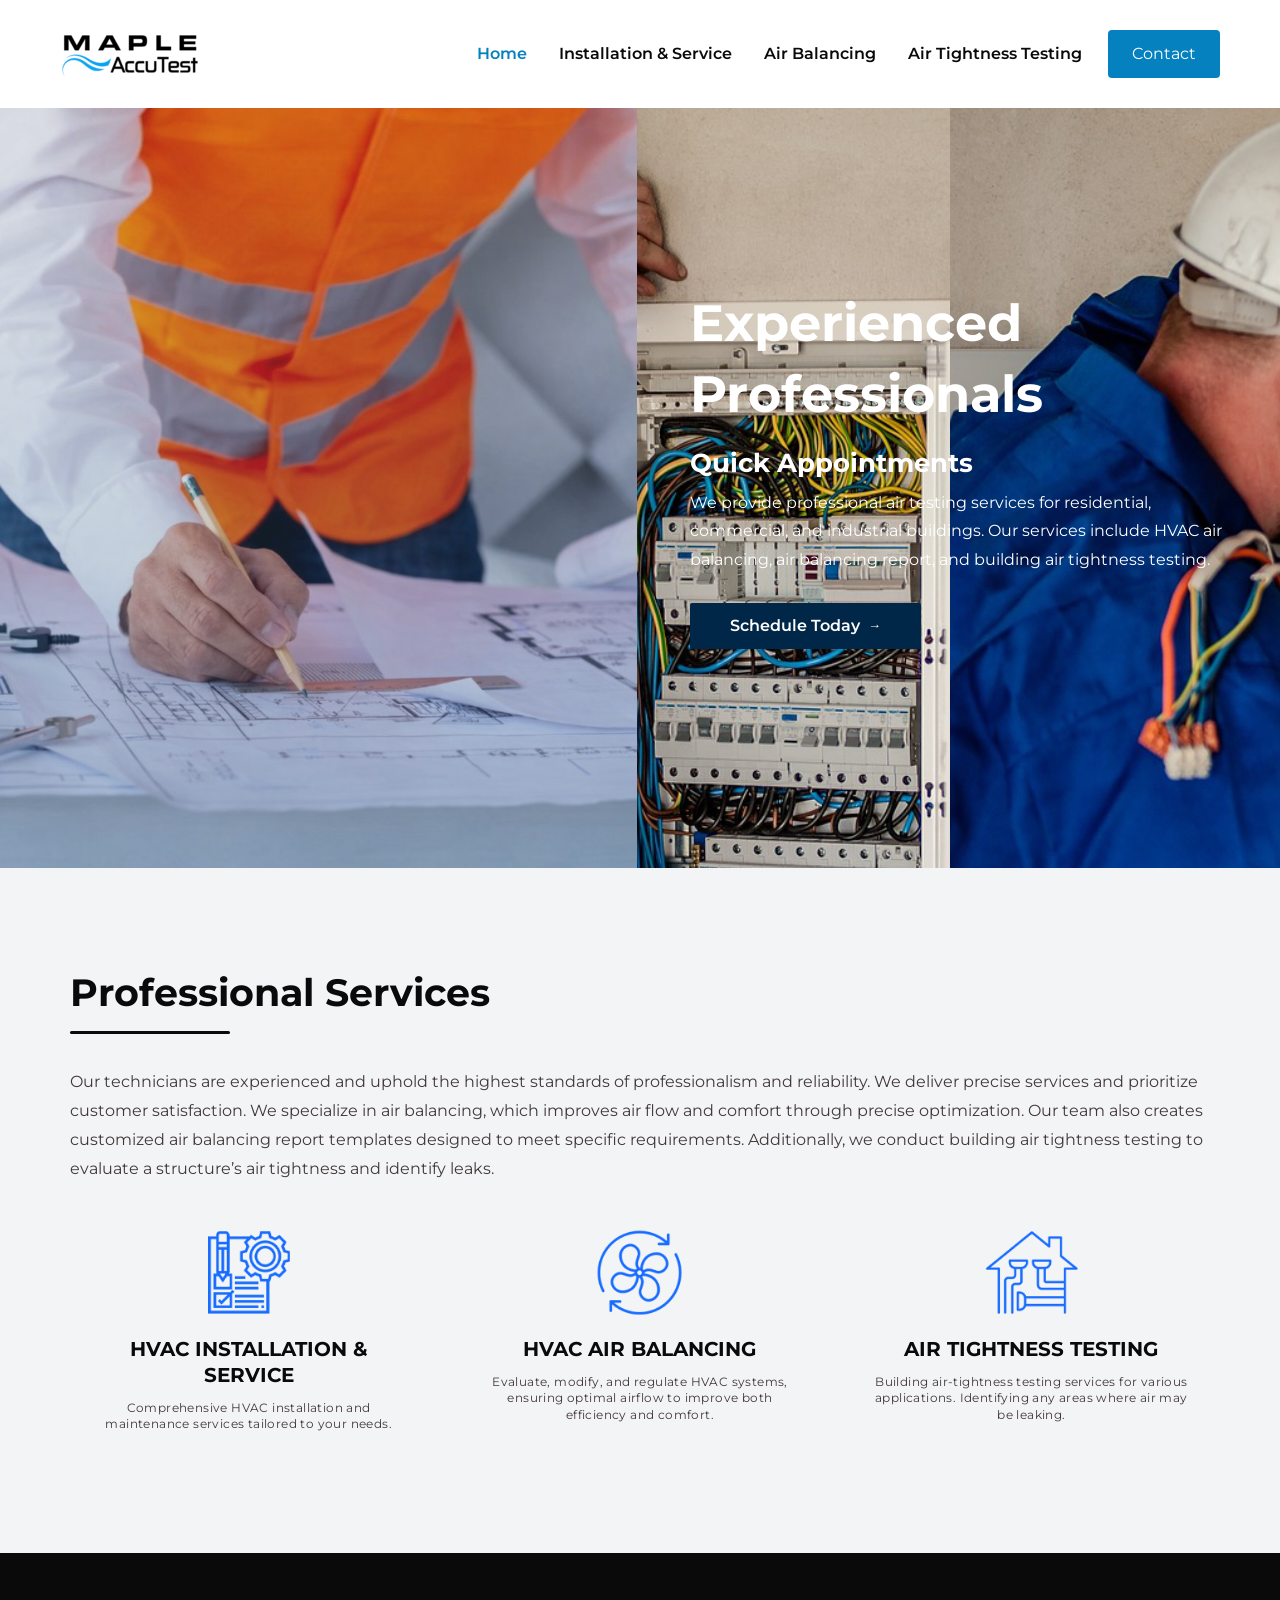
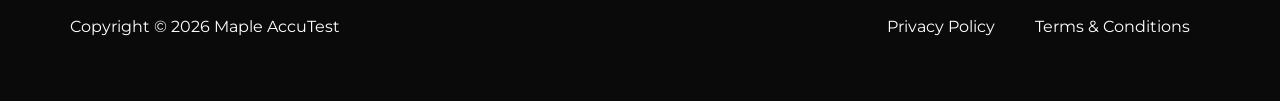
==== index.html @ 2e1c463e "mapleaccutest init" ====
<!DOCTYPE html>
<html lang="en">
<head>
<meta charset="utf-8">
<meta name="viewport" content="width=device-width, initial-scale=1">
<title>Maple AccuTest – Professional HVAC Air Balancing Services</title>
<meta name="description" content="Maple AccuTest provides professional HVAC air balancing, air balancing reports and building air tightness testing for residential, commercial and industrial buildings.">
<link rel="icon" type="image/png" sizes="32x32" href="images/favicon-32.png">
<link rel="icon" type="image/png" sizes="192x192" href="images/favicon-192.png">
<link rel="apple-touch-icon" href="images/apple-touch-icon.png">
<link rel="stylesheet" href="css/style.css">
</head>
<body>
<a class="skip-link" href="#content">Skip to content</a>

<header class="site-header">
  <div class="container site-header__inner">
    <a class="brand" href="index.html"><img src="images/logo.png" alt="Maple AccuTest"></a>
    <button class="nav-toggle" type="button" aria-label="Open menu" aria-expanded="false">
      <span></span><span></span><span></span>
    </button>
    <nav class="main-nav" aria-label="Main navigation">
      <a href="index.html" class="is-active">Home</a>
      <a href="installation-service.html">Installation & Service</a>
      <a href="air-balancing.html">Air Balancing</a>
      <a href="air-tightness-testing.html">Air Tightness Testing</a>
      <a class="nav-contact" href="contact-us.html">Contact</a>
    </nav>
  </div>
</header>

<main id="content">

  <!-- ============ Hero: two images, as on the original site ============
       left  half : hero-overlay.jpg  (blueprint / planning photo)
       right half : home-banner.jpg   (tiled background) + text block    -->
  <section class="hero">
    <div class="hero__panel" role="img" aria-label="Engineer marking up construction blueprints"></div>
    <div class="hero__banner" role="img" aria-label="Technician working inside an electrical control panel"></div>
    <div class="hero__body">
      <h1>Experienced Professionals</h1>
      <div class="hero__card">
        <h3>Quick Appointments</h3>
        <p>We provide professional air testing services for residential, commercial, and industrial buildings. Our services include HVAC air balancing, air balancing report, and building air tightness testing.</p>
        <a class="btn btn--navy" href="contact-us.html">Schedule Today <span class="btn__arrow">&#8594;</span></a>
      </div>
    </div>
  </section>

  <!-- ============ Professional services ============ -->
  <section class="section">
    <div class="container">
      <div class="section-head section-head--mobile-center">
        <h2>Professional Services</h2>
        <hr class="rule">
        <p>Our technicians are experienced and uphold the highest standards of professionalism and reliability. We deliver precise services and prioritize customer satisfaction. We specialize in air balancing, which improves air flow and comfort through precise optimization. Our team also creates customized air balancing report templates designed to meet specific requirements. Additionally, we conduct building air tightness testing to evaluate a structure&rsquo;s air tightness and identify leaks.</p>
      </div>

      <div class="cards">
        <article class="card">
          <div class="card__img"><a href="installation-service.html"><img src="images/service-report.png" alt="installation-service"></a></div>
          <h3><a href="installation-service.html">HVAC INSTALLATION & SERVICE</a></h3>
          <p>Comprehensive HVAC installation and maintenance services tailored to your needs.</p>
        </article>
        <article class="card">
          <div class="card__img"><a href="air-balancing.html"><img src="images/service-air-balancing.png" alt="HVAC air balancing"></a></div>          
          <h3><a href="air-balancing.html">HVAC AIR BALANCING</a></h3>
          <p>Evaluate, modify, and regulate HVAC systems, ensuring optimal airflow to improve both efficiency and comfort.</p>
        </article>
        <article class="card">
          <div class="card__img"><a href="air-tightness-testing.html"><img src="images/service-air-tightness.png" alt="Air tightness testing"></a></div>
          <h3><a href="air-tightness-testing.html">AIR TIGHTNESS TESTING</a></h3>
          <p>Building air-tightness testing services for various applications. Identifying any areas where air may be leaking.</p>
        </article>
      </div>
    </div>
  </section>

</main>

<footer class="site-footer">
  <div class="container site-footer__inner">
    <div class="copyright">Copyright &copy; 2026 Maple AccuTest</div>
    <ul class="footer-links">
      <li><a href="privacy-policy.html">Privacy Policy</a></li>
      <li><a href="terms-conditions.html">Terms &amp; Conditions</a></li>
    </ul>
  </div>
</footer>

<script src="js/main.js"></script>
</body>
</html>
---- css/style.css ----
/* =========================================================
   Maple AccuTest — static website stylesheet
   Hand-written CSS. Fully self-contained static styling.
   Fonts, colours, sizes and layout values are taken from the
   original site's computed styles.
   ========================================================= */

/* ---------- Font (local, Montserrat) ---------- */
@font-face{font-family:'Montserrat';font-style:normal;font-weight:300;font-display:swap;
  src:url(../fonts/Montserrat-300-latin.woff2) format('woff2');
  unicode-range:U+0000-00FF,U+0131,U+0152-0153,U+02BB-02BC,U+02C6,U+02DA,U+02DC,U+0304,U+0308,U+0329,U+2000-206F,U+20AC,U+2122,U+2191,U+2193,U+2212,U+2215,U+FEFF,U+FFFD;}
@font-face{font-family:'Montserrat';font-style:normal;font-weight:400;font-display:swap;
  src:url(../fonts/Montserrat-400-latin.woff2) format('woff2');
  unicode-range:U+0000-00FF,U+0131,U+0152-0153,U+02BB-02BC,U+02C6,U+02DA,U+02DC,U+0304,U+0308,U+0329,U+2000-206F,U+20AC,U+2122,U+2191,U+2193,U+2212,U+2215,U+FEFF,U+FFFD;}
@font-face{font-family:'Montserrat';font-style:normal;font-weight:500;font-display:swap;
  src:url(../fonts/Montserrat-500-latin.woff2) format('woff2');
  unicode-range:U+0000-00FF,U+0131,U+0152-0153,U+02BB-02BC,U+02C6,U+02DA,U+02DC,U+0304,U+0308,U+0329,U+2000-206F,U+20AC,U+2122,U+2191,U+2193,U+2212,U+2215,U+FEFF,U+FFFD;}
@font-face{font-family:'Montserrat';font-style:normal;font-weight:600;font-display:swap;
  src:url(../fonts/Montserrat-600-latin.woff2) format('woff2');
  unicode-range:U+0000-00FF,U+0131,U+0152-0153,U+02BB-02BC,U+02C6,U+02DA,U+02DC,U+0304,U+0308,U+0329,U+2000-206F,U+20AC,U+2122,U+2191,U+2193,U+2212,U+2215,U+FEFF,U+FFFD;}
@font-face{font-family:'Montserrat';font-style:normal;font-weight:700;font-display:swap;
  src:url(../fonts/Montserrat-700-latin.woff2) format('woff2');
  unicode-range:U+0000-00FF,U+0131,U+0152-0153,U+02BB-02BC,U+02C6,U+02DA,U+02DC,U+0304,U+0308,U+0329,U+2000-206F,U+20AC,U+2122,U+2191,U+2193,U+2212,U+2215,U+FEFF,U+FFFD;}
@font-face{font-family:'Montserrat';font-style:normal;font-weight:800;font-display:swap;
  src:url(../fonts/Montserrat-800-latin.woff2) format('woff2');
  unicode-range:U+0000-00FF,U+0131,U+0152-0153,U+02BB-02BC,U+02C6,U+02DA,U+02DC,U+0304,U+0308,U+0329,U+2000-206F,U+20AC,U+2122,U+2191,U+2193,U+2212,U+2215,U+FEFF,U+FFFD;}
@font-face{font-family:'Montserrat';font-style:normal;font-weight:900;font-display:swap;
  src:url(../fonts/Montserrat-900-latin.woff2) format('woff2');
  unicode-range:U+0000-00FF,U+0131,U+0152-0153,U+02BB-02BC,U+02C6,U+02DA,U+02DC,U+0304,U+0308,U+0329,U+2000-206F,U+20AC,U+2122,U+2191,U+2193,U+2212,U+2215,U+FEFF,U+FFFD;}

/* ---------- Design tokens (measured from the original) ---------- */
:root{
  --link:#0581BF;          /* nav active + links        */
  --ink:#0A0A0A;           /* headings + nav inactive   */
  --body:#423838;          /* body copy                 */
  --navy:#002747;          /* primary button background */
  --light:#F3F4F6;         /* page background           */
  --white:#fff;
  --primary-blue: #0581bf;
  --accent-blue: #0aa3f2;  
  --shadow:0 0 30px rgba(0,0,0,.1);
  --container:1180px;
  --radius:2px;
}

/* ---------- Reset ---------- */
*,*::before,*::after{box-sizing:border-box}
html{-webkit-text-size-adjust:100%}
body{
  margin:0;
  font-family:'Montserrat',-apple-system,"Segoe UI",Arial,sans-serif;
  font-size:16px;
  line-height:1.8;
  color:var(--body);
  background:var(--light);
  overflow-x:hidden;
}
img{max-width:100%;height:auto;border:0}
a{color:var(--link);text-decoration:none;transition:color .25s ease}
a:hover{color:var(--navy)}
ul{margin:0 0 20px;padding-left:22px}
li{margin:0 0 8px}
p{margin:0 0 20px}
h1,h2,h3,h4,h5,h6{
  font-family:'Montserrat',-apple-system,"Segoe UI",Arial,sans-serif;
  color:var(--ink);
  margin:0 0 18px;
  line-height:1.3;
  font-weight:700;
}
h1{font-size:38px;line-height:1.3}
h2{font-size:38px;line-height:1.3}
h3{font-size:26px}
h4{font-size:19px}
h5{font-size:18px}

.container{width:100%;max-width:var(--container);margin:0 auto;padding:0 20px}
.section{padding:100px 0}
.section--flush{padding-top:50px}
.section--light{background:#fff}

.skip-link{
  position:absolute;left:-9999px;top:0;background:var(--navy);color:#fff;
  padding:10px 18px;z-index:2000
}
.skip-link:focus{left:0}

/* ---------- Buttons ---------- */
.btn{
  display:inline-flex;align-items:center;gap:8px;
  padding:15px 40px;border-radius:var(--radius);border:0;
  font-family:'Montserrat',Arial,sans-serif;font-size:16px;font-weight:600;
  line-height:1;letter-spacing:0;cursor:pointer;
  transition:background-color .3s ease,color .3s ease;
}
.btn--navy{background:var(--navy);color:#fff}
.btn--navy:hover{background:#02406e;color:#fff}
.btn__arrow{font-size:13px;line-height:1}

/* ---------- Header ---------- */
.site-header{
  position:sticky;top:0;z-index:1000;
  background:#fff;
}
.site-header__inner{
  display:flex;align-items:center;justify-content:space-between;
  gap:24px;min-height:108px;max-width:1200px;margin:0 auto;padding:0 20px;
}
.brand{display:flex;align-items:center}
.brand img{width:139px;height:43px}
.main-nav{display:flex;align-items:center;flex-wrap:wrap}
.main-nav a{
  color:var(--ink);font-size:16px;font-weight:600;
  padding:0 16px;
}
.main-nav a:hover{color:var(--link)}
.main-nav a.is-active{color:var(--link)}
.main-nav .nav-contact{color:var(--link);font-size:16px;font-weight:400;padding:0 16px}
.main-nav .nav-contact:hover{color:var(--navy)}

.nav-toggle{
  display:none;background:none;border:0;cursor:pointer;padding:10px;
}
.nav-toggle span{
  display:block;width:26px;height:3px;background:var(--link);
  margin:5px 0;border-radius:2px;transition:.3s
}
.nav-contact {
  background: var(--primary-blue);
  color: var(--white) !important;
  border-radius: 4px;
  padding: 10px 24px !important;
  margin-left: 10px;
}

.nav-contact:hover {
  background: var(--accent-blue);
  color: var(--white) !important;
}
/* =========================================================
   HOME HERO — the original shows TWO images side by side
   left  half : hero-overlay.jpg  (cover, 50% 0%)
   right half : home-banner.jpg   (tiled at natural size)
   The text block lives in the right half.
   ========================================================= */
.hero{
  position:relative;
  background:url(../images/home-banner.jpg) 0 0/auto auto repeat;
  min-height:760px;
  overflow:hidden;
}
.hero__panel{
  position:absolute;left:0;top:0;width:49.8%;height:100%;
  background:url(../images/hero-overlay.jpg) 50% 0%/cover no-repeat;
}
.hero__panel::before{
  content:"";position:absolute;inset:0;
  background-image:linear-gradient(180deg,rgba(114,114,114,.16) 0%,rgba(47,95,140,.36) 100%);
}
.hero__banner{display:none}
.hero__body{
  position:relative;z-index:2;
  margin-left:50%;
  min-height:760px;
  padding:180px 50px;
}
.hero h1{
  color:#fff;font-size:51px;line-height:1.4;font-weight:700;
  margin:0 0 16px;mix-blend-mode:luminosity;
}
.hero__card h3{color:#fff;font-size:26px;line-height:1.3;font-weight:700;margin:0 0 8px}
.hero__card p{color:#fff;font-size:16px;line-height:1.8;margin:0 0 28px}

/* ---------- Page banner (inner pages) ---------- */
.page-banner{
  position:relative;
  background:url(../images/page-banner.jpg) top center/cover no-repeat;
  min-height:325px;
  display:flex;align-items:center;
}
.page-banner::before{
  content:"";position:absolute;inset:0;
  background:rgba(5,129,191,.5);
}
.page-banner--plain::before{display:none}
.page-banner__inner{position:relative;z-index:2;text-align:center;width:100%;padding-left:30px;padding-right:30px}
.page-banner h1{color:#fff;font-size:75px;line-height:1.4;font-weight:700;margin:0}

/* phone call-out below the banner (Contact page only) */
.cta-line{
  text-align:center;
  padding:40px 20px 30px;
  font-size:25px;font-weight:400;line-height:1.16;
}
.cta-line a{color:var(--link)}
.cta-line a:hover{color:var(--navy)}

/* ---------- Section heading + rule ---------- */
.section-head{max-width:100%}
.section-head h2{margin-bottom:14px;font-size:38px;line-height:1.3}
.section-head--center{text-align:center}
.section-head--center .rule{margin-left:auto;margin-right:auto}
.rule{
  width:14%;min-width:60px;height:3px;background:var(--ink);
  border:0;margin:14px 0 34px;border-radius:2px
}

/* ---------- Content ---------- */
.prose h2{margin-top:8px}
.prose h4{margin-top:34px;margin-bottom:10px}
.figure{margin:30px 0}
.figure img{width:100%;border-radius:2px}
.figure figcaption{font-size:13px;margin-top:10px;text-align:center}

/* ---------- Service cards ---------- */
.cards{display:grid;grid-template-columns:repeat(3,1fr);gap:34px;margin-top:12px}
.card{
  background:transparent;border-radius:2px;
  padding:20px 15px;text-align:center;
}
.card__img{width:97px;height:97px;margin:0 auto 15px}
.card__img img{width:100%;height:100%;object-fit:contain;transition:transform .3s ease}
.card:hover .card__img img{transform:scale(1.06)}
.card h3{font-size:20px;margin-bottom:12px;font-weight:700}
.card h3 a{color:var(--ink)}
.card h3 a:hover{color:var(--link)}
.card p{font-size:12px;line-height:1.4;letter-spacing:.4px;margin:0}

/* ---------- Info cards (contact) ---------- */
.info-grid{display:grid;grid-template-columns:repeat(3,1fr);gap:34px;margin-top:16px}
.info-card{text-align:center;padding:20px 15px}
.info-card__img{width:97px;height:97px;margin:0 auto 15px}
.info-card__img img{width:100%;height:100%;object-fit:contain}
.info-card h3{font-size:26px;line-height:1.3;margin-bottom:15px}
.info-card p{font-size:16px;line-height:1.8;margin:0}

/* ---------- FAQ accordion ---------- */
.faq-head h2{font-size:21px;line-height:1.3;font-weight:700}
.faq{max-width:1100px;margin:0 auto}
.faq-item{
  background:#fff;box-shadow:var(--shadow);border-radius:0;
  margin-bottom:16px;overflow:hidden
}
.faq-item__q{
  width:100%;display:flex;align-items:center;gap:12px;
  background:none;border:0;cursor:pointer;text-align:left;
  padding:21px;font-family:'Montserrat',Arial,sans-serif;
  font-size:18px;font-weight:700;color:var(--ink);line-height:1.2
}
.faq-item__q:hover{color:var(--link)}
.faq-item__icon{
  flex:0 0 auto;width:16px;height:16px;position:relative
}
.faq-item__icon::before,.faq-item__icon::after{
  content:"";position:absolute;background:var(--link);border-radius:1px;
  top:50%;left:50%;transform:translate(-50%,-50%)
}
.faq-item__icon::before{width:16px;height:2px}
.faq-item__icon::after{width:2px;height:16px;transition:transform .3s ease}
.faq-item.is-open .faq-item__icon::after{transform:translate(-50%,-50%) rotate(90deg)}
.faq-item__a{padding:0 21px 21px 21px;font-size:16px;line-height:1.8}
.faq-item__a[hidden]{display:none}
.faq-item__a p:last-child{margin-bottom:0}

/* ---------- Contact details ---------- */
.contact-lead{font-size:16px}
.contact-lead a{font-weight:500}
.map-grid{display:grid;grid-template-columns:1fr 1fr;gap:28px;margin-top:26px}
.map-card{
  position:relative;overflow:hidden;
  background:linear-gradient(135deg,#2F5F8C,var(--navy));
  box-shadow:var(--shadow);min-height:280px
}
.map-card iframe{width:100%;height:280px;border:0;display:block}
.map-card__label{
  position:absolute;left:0;right:0;bottom:0;
  background:rgba(17,26,40,.82);color:#fff;
  padding:12px 18px;font-size:14px;font-weight:500
}

/* ---------- Legal pages ---------- */
.legal h2{font-size:38px;line-height:1.3;margin:25px 0 18px}
.legal h3{font-size:26px;line-height:1.3;margin:25px 0 12px}
.legal h2:first-child{margin-top:0}
.legal ul{list-style:disc}

/* ---------- Footer ---------- */
.site-footer{background:var(--ink);color:#fff;padding:40px 0;min-height:148px;
  display:flex;align-items:center}
.site-footer__inner{
  display:flex;align-items:center;justify-content:space-between;
  gap:20px;flex-wrap:wrap;font-size:16px;line-height:1.8;width:100%
}
.site-footer a{color:#fff}
.site-footer a:hover{color:#9fd4ef}
.footer-links{display:flex;gap:0;list-style:none;margin:0;padding:0}
.footer-links li{margin:0}
.footer-links a{padding:0 20px}

/* ---------- Responsive ---------- */
@media (max-width:1100px){
  .hero h1{font-size:42px}
  .page-banner h1{font-size:56px}
}
@media (max-width:992px){
  /* both images stay side by side, banner switches to "contain" */
  .hero{background-size:contain;background-repeat:no-repeat;min-height:440px}
  .hero__body{min-height:440px;padding:70px 40px}
  .hero h1{font-size:44px;line-height:1.3}
  .hero__card h3{font-size:22px}
  .page-banner h1{font-size:48px}
  .page-banner{min-height:280px}
  .section-head h2{font-size:32px}
  .cards,.info-grid{grid-template-columns:1fr 1fr}
}
@media (max-width:768px){
  body{font-size:14.592px;line-height:1.8}
  .nav-toggle{display:block}
  .main-nav{
    display:none;position:absolute;top:100%;left:0;right:0;
    background:#fff;flex-direction:column;align-items:stretch;
    padding:8px 0 16px;box-shadow:0 12px 24px rgba(0,0,0,.12)
  }
  .main-nav.is-open{display:flex}
  .main-nav a,.main-nav .nav-contact{line-height:1.4;padding:12px 20px;font-size:14.592px}
  .btn{font-size:14px}
  .section{padding:52px 0}
  .site-footer__inner{font-size:14.592px}
  .map-grid{grid-template-columns:1fr}
}
@media (max-width:600px){
  /* stack: text block, then the banner photo, then the second photo */
  .hero{
    display:flex;flex-direction:column;
    background:none;min-height:0
  }
  .hero__body{
    order:1;margin-left:0;min-height:0;
    padding:35px 30px 40px
  }
  .hero__banner{
    order:2;display:block;height:280px;
    background:url(../images/home-banner.jpg) 50% 50%/cover no-repeat;
  }
  .hero__panel{
    order:3;position:static;width:100%;height:300px
  }
  .hero h1{font-size:38px;line-height:1.3}
  .hero__card h3{font-size:22px}
  .page-banner h1{font-size:30px;line-height:1.4}
  .page-banner{min-height:262px;padding:40px 0}
  .section-head h2{font-size:25px;line-height:1.3}
  .section-head--mobile-center{text-align:center}
  .cards,.info-grid{grid-template-columns:1fr}
  .faq-item__q{font-size:17px;padding:18px}
  .faq-item__a{padding:0 18px 18px}
  .site-footer{min-height:0}
  .site-footer__inner{flex-direction:column;text-align:center}
  .footer-links a{padding:0 12px}
}
@media (max-width:420px){
  .hero h1{font-size:34px}
  .page-banner h1{font-size:27px}
}
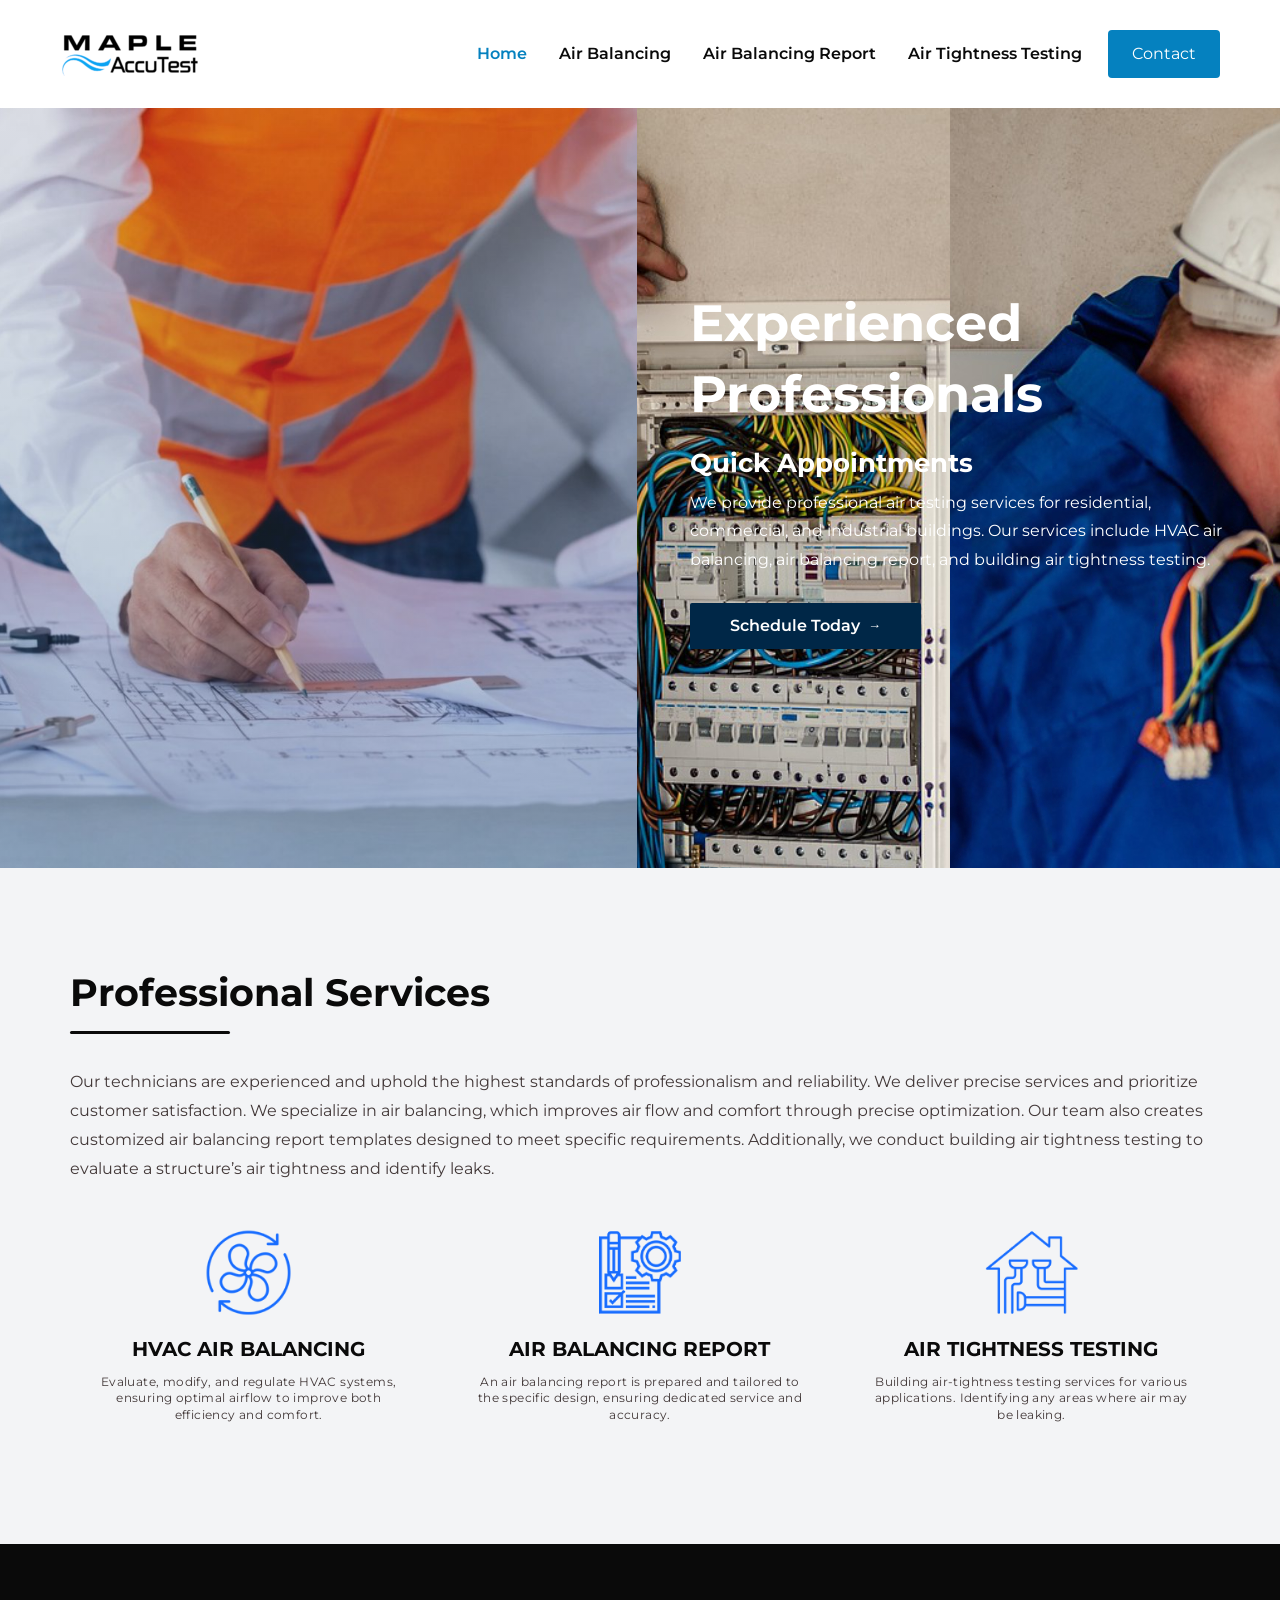
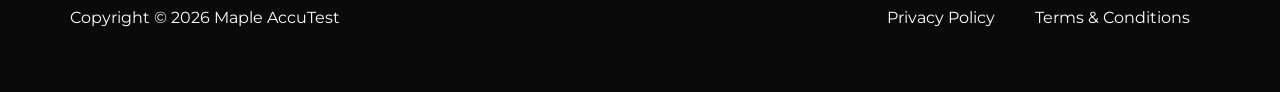
==== commit 307fba1d: "mapleaccutest release site" ====
--- a/index.html
+++ b/index.html
@@ -21,8 +21,8 @@
     </button>
     <nav class="main-nav" aria-label="Main navigation">
       <a href="index.html" class="is-active">Home</a>
-      <a href="installation-service.html">Installation & Service</a>
       <a href="air-balancing.html">Air Balancing</a>
+      <a href="air-balancing-report.html">Air Balancing Report</a>
       <a href="air-tightness-testing.html">Air Tightness Testing</a>
       <a class="nav-contact" href="contact-us.html">Contact</a>
     </nav>
@@ -58,15 +58,17 @@
 
       <div class="cards">
         <article class="card">
-          <div class="card__img"><a href="installation-service.html"><img src="images/service-report.png" alt="installation-service"></a></div>
-          <h3><a href="installation-service.html">HVAC INSTALLATION & SERVICE</a></h3>
-          <p>Comprehensive HVAC installation and maintenance services tailored to your needs.</p>
-        </article>
-        <article class="card">
           <div class="card__img"><a href="air-balancing.html"><img src="images/service-air-balancing.png" alt="HVAC air balancing"></a></div>          
           <h3><a href="air-balancing.html">HVAC AIR BALANCING</a></h3>
           <p>Evaluate, modify, and regulate HVAC systems, ensuring optimal airflow to improve both efficiency and comfort.</p>
         </article>
+
+        <article class="card">
+          <div class="card__img"><a href="air-balancing-report.html"><img src="images/service-report.png" alt="Air balancing report"></a></div>
+          <h3><a href="air-balancing-report.html">AIR BALANCING REPORT</a></h3>
+          <p>An air balancing report is prepared and tailored to the specific design, ensuring dedicated service and accuracy.</p>
+        </article>
+
         <article class="card">
           <div class="card__img"><a href="air-tightness-testing.html"><img src="images/service-air-tightness.png" alt="Air tightness testing"></a></div>
           <h3><a href="air-tightness-testing.html">AIR TIGHTNESS TESTING</a></h3>
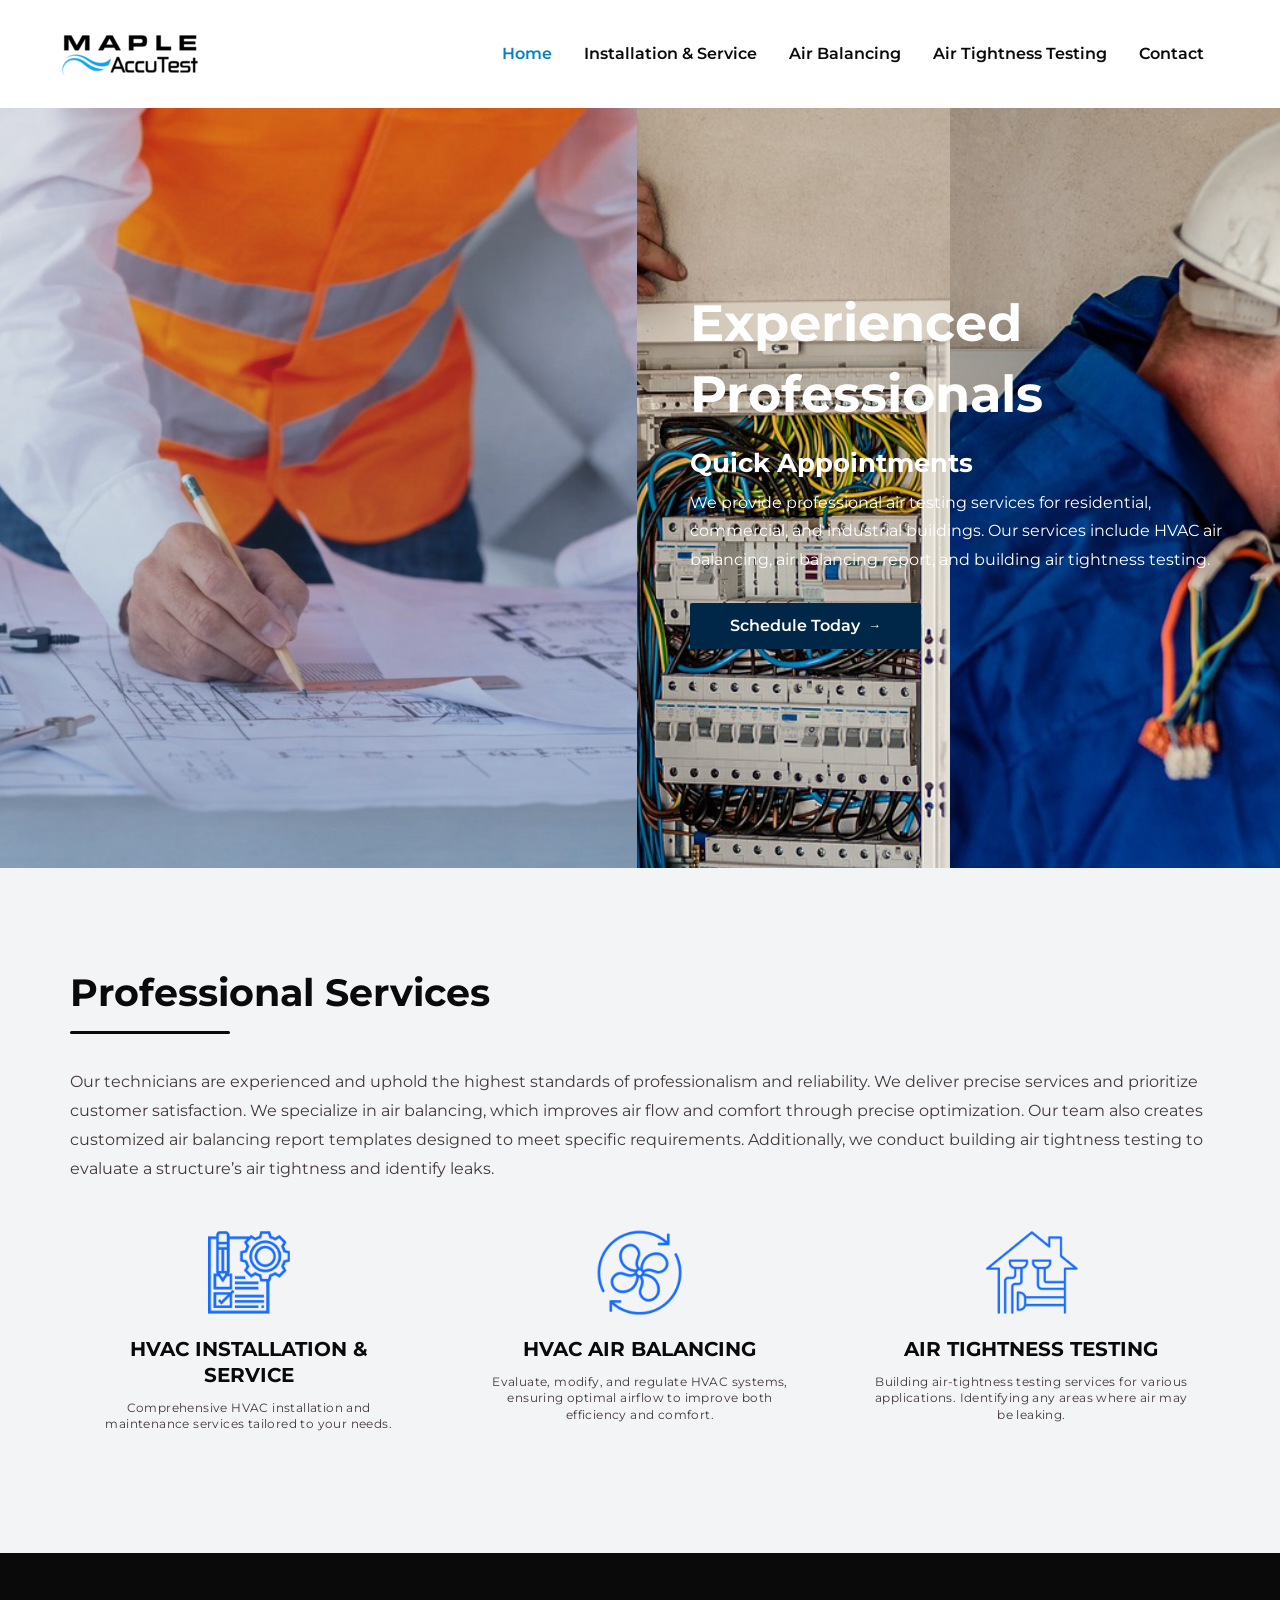
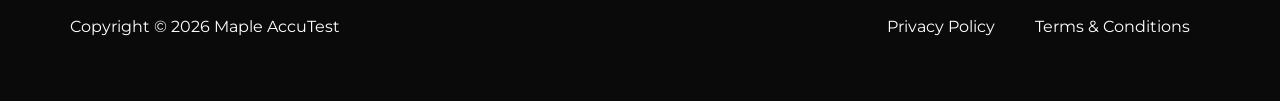
==== commit 097303f3: "temp site for Oct/Nov" ====
--- a/index.html
+++ b/index.html
@@ -21,10 +21,10 @@
     </button>
     <nav class="main-nav" aria-label="Main navigation">
       <a href="index.html" class="is-active">Home</a>
+      <a href="installation-service.html">Installation & Service</a>
       <a href="air-balancing.html">Air Balancing</a>
-      <a href="air-balancing-report.html">Air Balancing Report</a>
       <a href="air-tightness-testing.html">Air Tightness Testing</a>
-      <a class="nav-contact" href="contact-us.html">Contact</a>
+      <a href="contact-us.html">Contact</a>
     </nav>
   </div>
 </header>
@@ -58,17 +58,15 @@
 
       <div class="cards">
         <article class="card">
+          <div class="card__img"><a href="installation-service.html"><img src="images/service-report.png" alt="installation-service"></a></div>
+          <h3><a href="installation-service.html">HVAC INSTALLATION & SERVICE</a></h3>
+          <p>Comprehensive HVAC installation and maintenance services tailored to your needs.</p>
+        </article>
+        <article class="card">
           <div class="card__img"><a href="air-balancing.html"><img src="images/service-air-balancing.png" alt="HVAC air balancing"></a></div>          
           <h3><a href="air-balancing.html">HVAC AIR BALANCING</a></h3>
           <p>Evaluate, modify, and regulate HVAC systems, ensuring optimal airflow to improve both efficiency and comfort.</p>
         </article>
-
-        <article class="card">
-          <div class="card__img"><a href="air-balancing-report.html"><img src="images/service-report.png" alt="Air balancing report"></a></div>
-          <h3><a href="air-balancing-report.html">AIR BALANCING REPORT</a></h3>
-          <p>An air balancing report is prepared and tailored to the specific design, ensuring dedicated service and accuracy.</p>
-        </article>
-
         <article class="card">
           <div class="card__img"><a href="air-tightness-testing.html"><img src="images/service-air-tightness.png" alt="Air tightness testing"></a></div>
           <h3><a href="air-tightness-testing.html">AIR TIGHTNESS TESTING</a></h3>
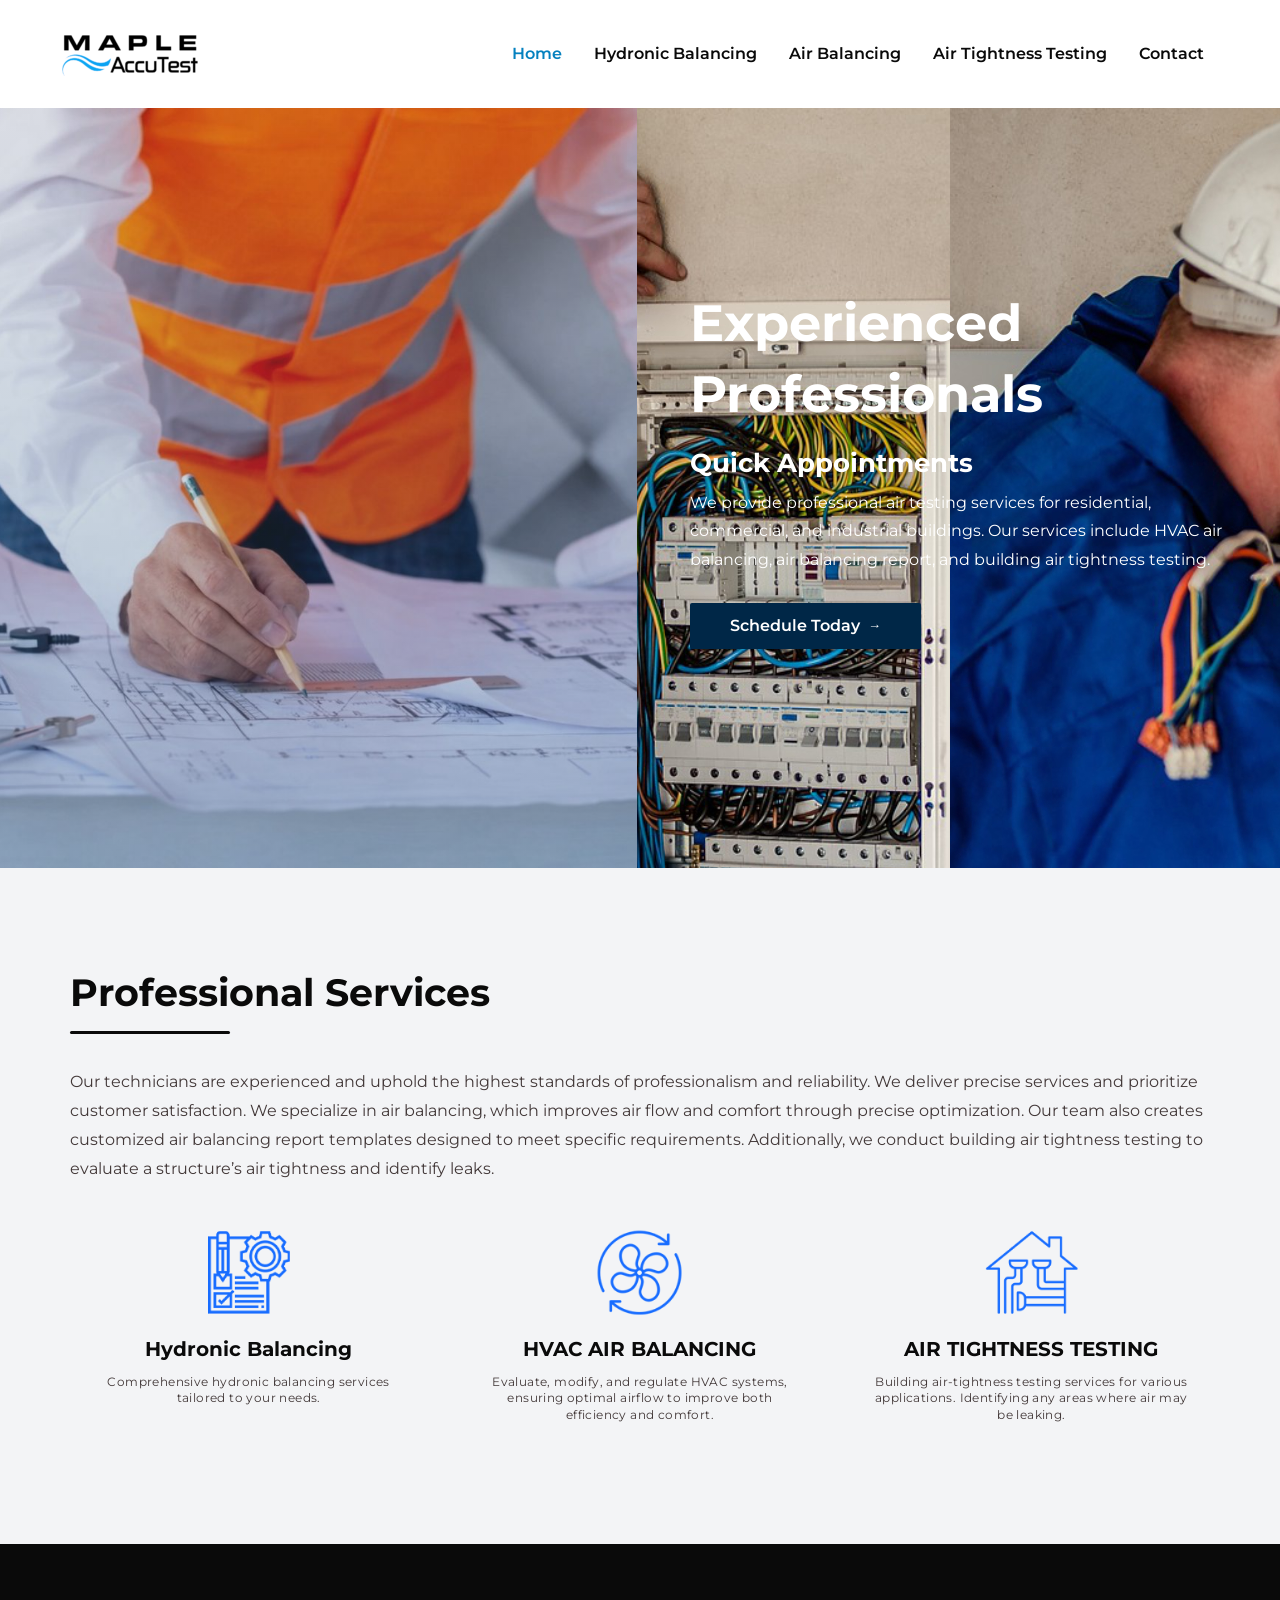
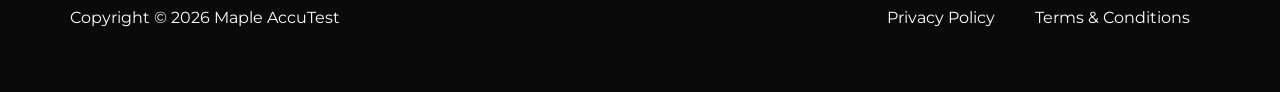
==== commit 37427ffe: "add new content "hydronic balancing", remove "installation service". remove USA from contact-us" ====
--- a/index.html
+++ b/index.html
@@ -21,7 +21,7 @@
     </button>
     <nav class="main-nav" aria-label="Main navigation">
       <a href="index.html" class="is-active">Home</a>
-      <a href="installation-service.html">Installation & Service</a>
+      <a href="hydronic-balancing.html">Hydronic Balancing</a>
       <a href="air-balancing.html">Air Balancing</a>
       <a href="air-tightness-testing.html">Air Tightness Testing</a>
       <a href="contact-us.html">Contact</a>
@@ -58,9 +58,9 @@
 
       <div class="cards">
         <article class="card">
-          <div class="card__img"><a href="installation-service.html"><img src="images/service-report.png" alt="installation-service"></a></div>
-          <h3><a href="installation-service.html">HVAC INSTALLATION & SERVICE</a></h3>
-          <p>Comprehensive HVAC installation and maintenance services tailored to your needs.</p>
+          <div class="card__img"><a href="hydronic-balancing.html"><img src="images/service-report.png" alt="installation-service"></a></div>
+          <h3><a href="hydronic-balancing.html">Hydronic Balancing</a></h3>
+          <p>Comprehensive hydronic balancing services tailored to your needs.</p>
         </article>
         <article class="card">
           <div class="card__img"><a href="air-balancing.html"><img src="images/service-air-balancing.png" alt="HVAC air balancing"></a></div>          
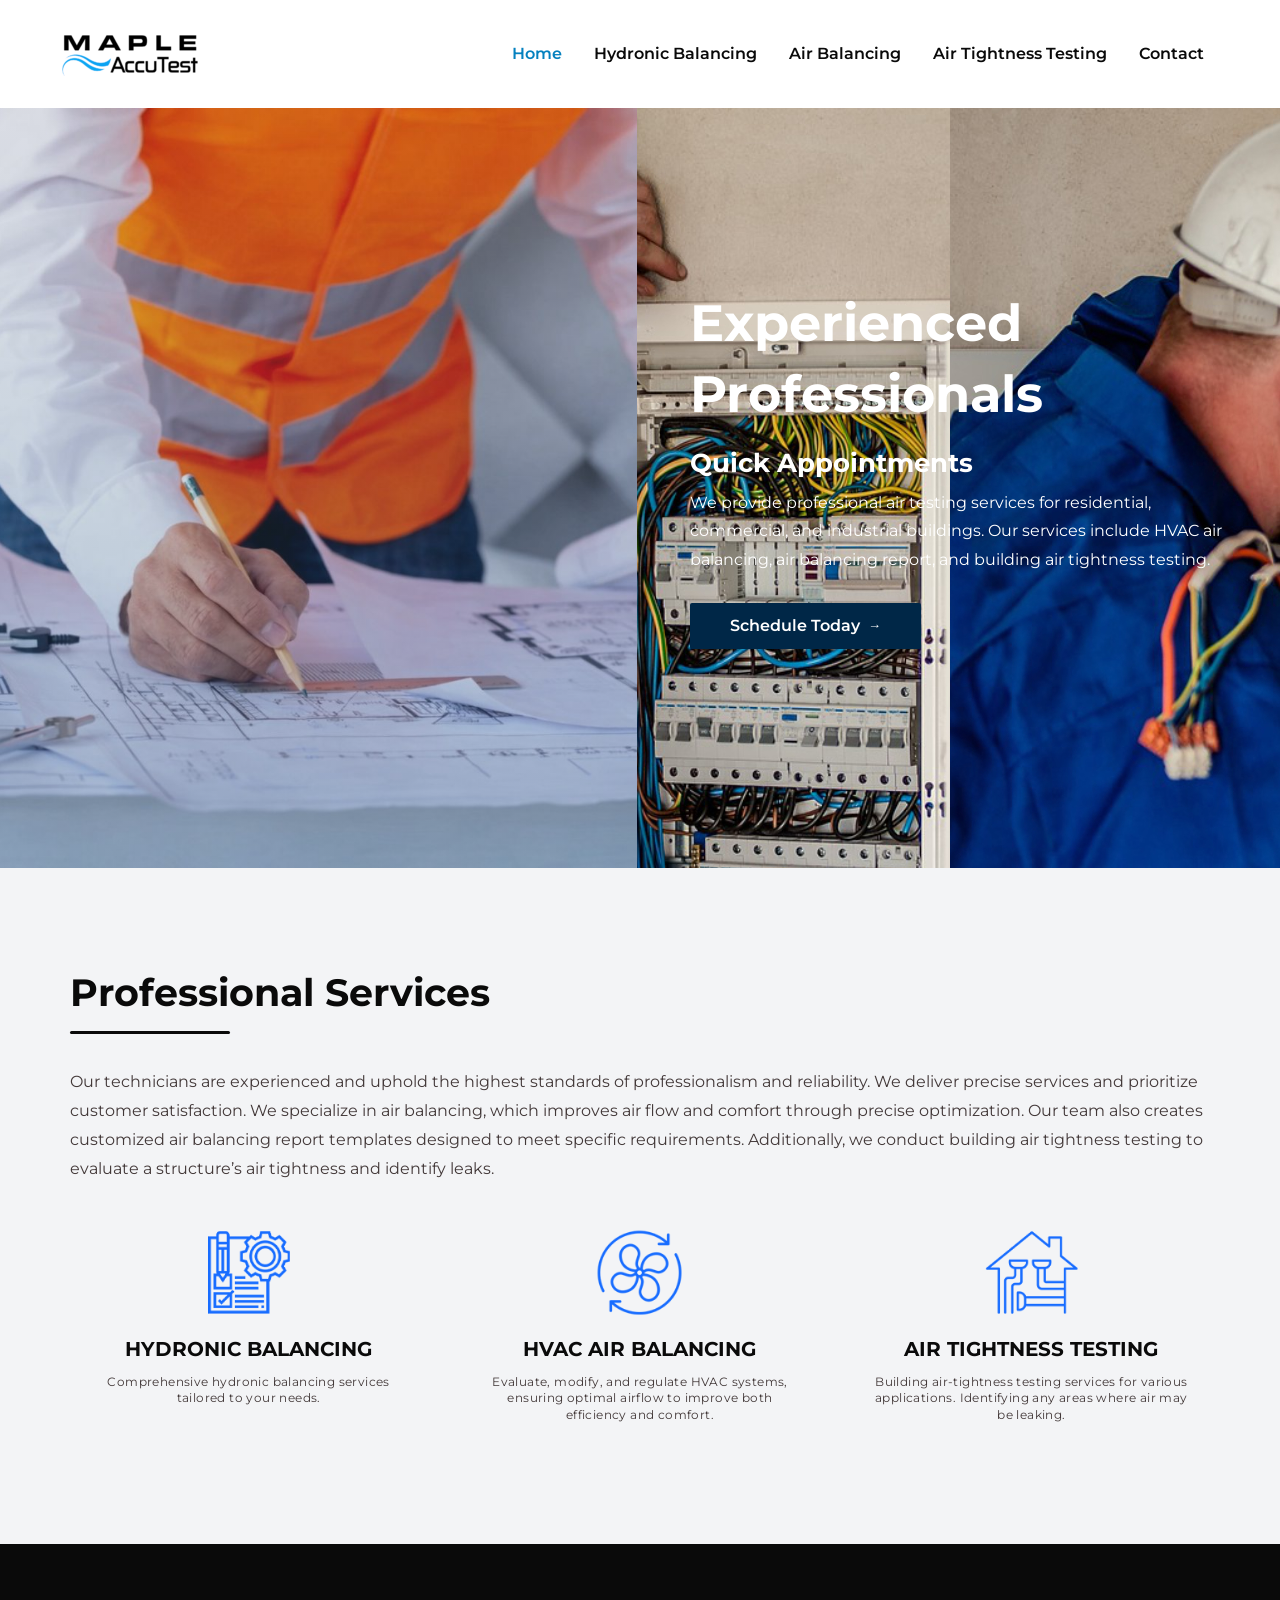
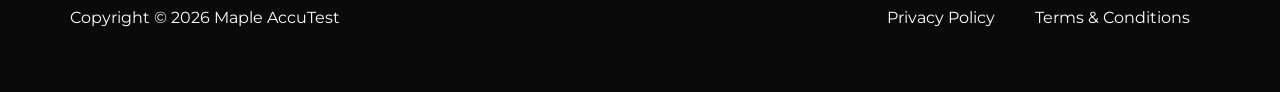
==== commit 13dbbad0: "use upper case of "Hydronic Balancing"" ====
--- a/index.html
+++ b/index.html
@@ -59,7 +59,7 @@
       <div class="cards">
         <article class="card">
           <div class="card__img"><a href="hydronic-balancing.html"><img src="images/service-report.png" alt="installation-service"></a></div>
-          <h3><a href="hydronic-balancing.html">Hydronic Balancing</a></h3>
+          <h3><a href="hydronic-balancing.html">HYDRONIC BALANCING</a></h3>
           <p>Comprehensive hydronic balancing services tailored to your needs.</p>
         </article>
         <article class="card">
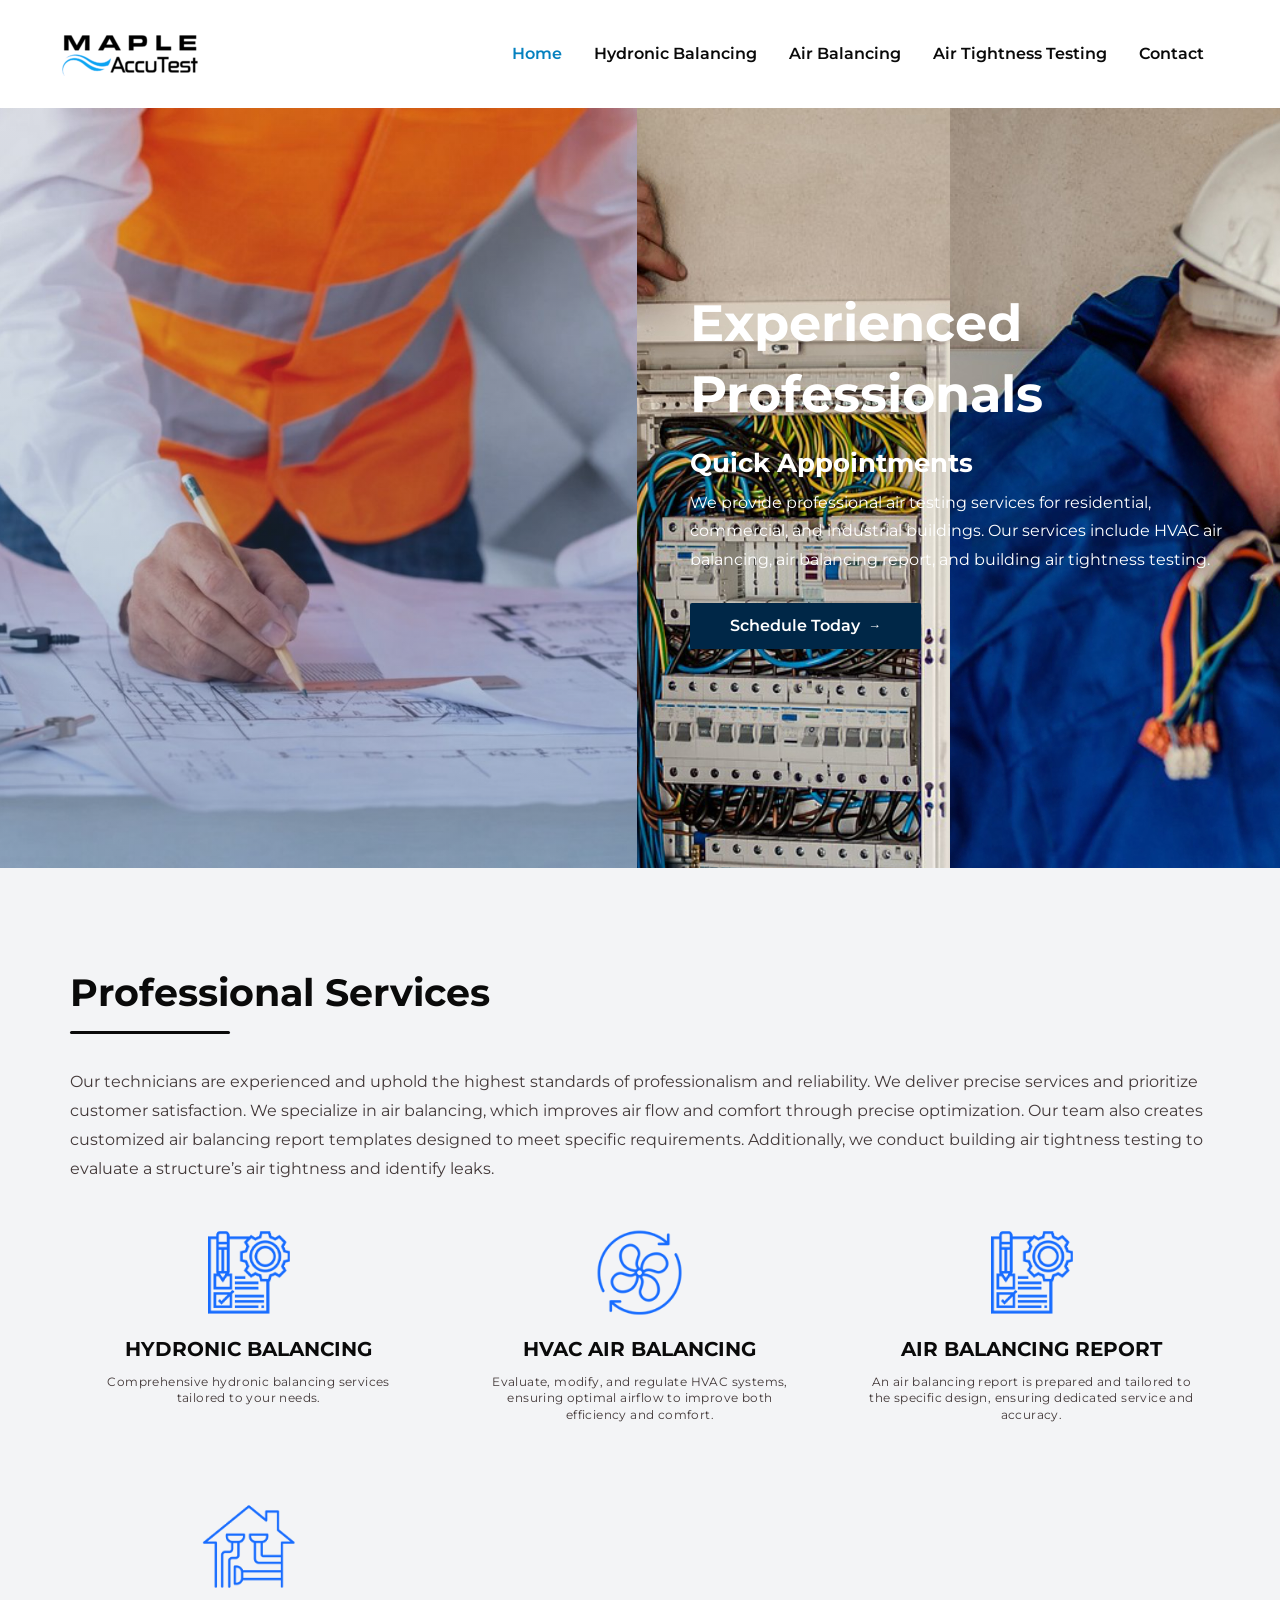
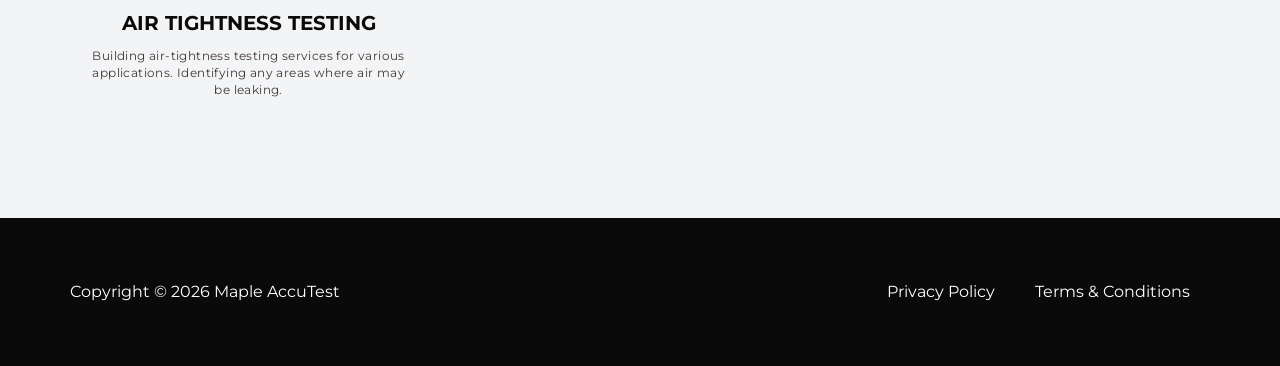
==== commit fe36d3ca: "Merge branch 'release_prod' into Dev" ====
--- a/index.html
+++ b/index.html
@@ -67,6 +67,13 @@
           <h3><a href="air-balancing.html">HVAC AIR BALANCING</a></h3>
           <p>Evaluate, modify, and regulate HVAC systems, ensuring optimal airflow to improve both efficiency and comfort.</p>
         </article>
+
+        <article class="card">
+          <div class="card__img"><a href="air-balancing-report.html"><img src="images/service-report.png" alt="Air balancing report"></a></div>
+          <h3><a href="air-balancing-report.html">AIR BALANCING REPORT</a></h3>
+          <p>An air balancing report is prepared and tailored to the specific design, ensuring dedicated service and accuracy.</p>
+        </article>
+
         <article class="card">
           <div class="card__img"><a href="air-tightness-testing.html"><img src="images/service-air-tightness.png" alt="Air tightness testing"></a></div>
           <h3><a href="air-tightness-testing.html">AIR TIGHTNESS TESTING</a></h3>
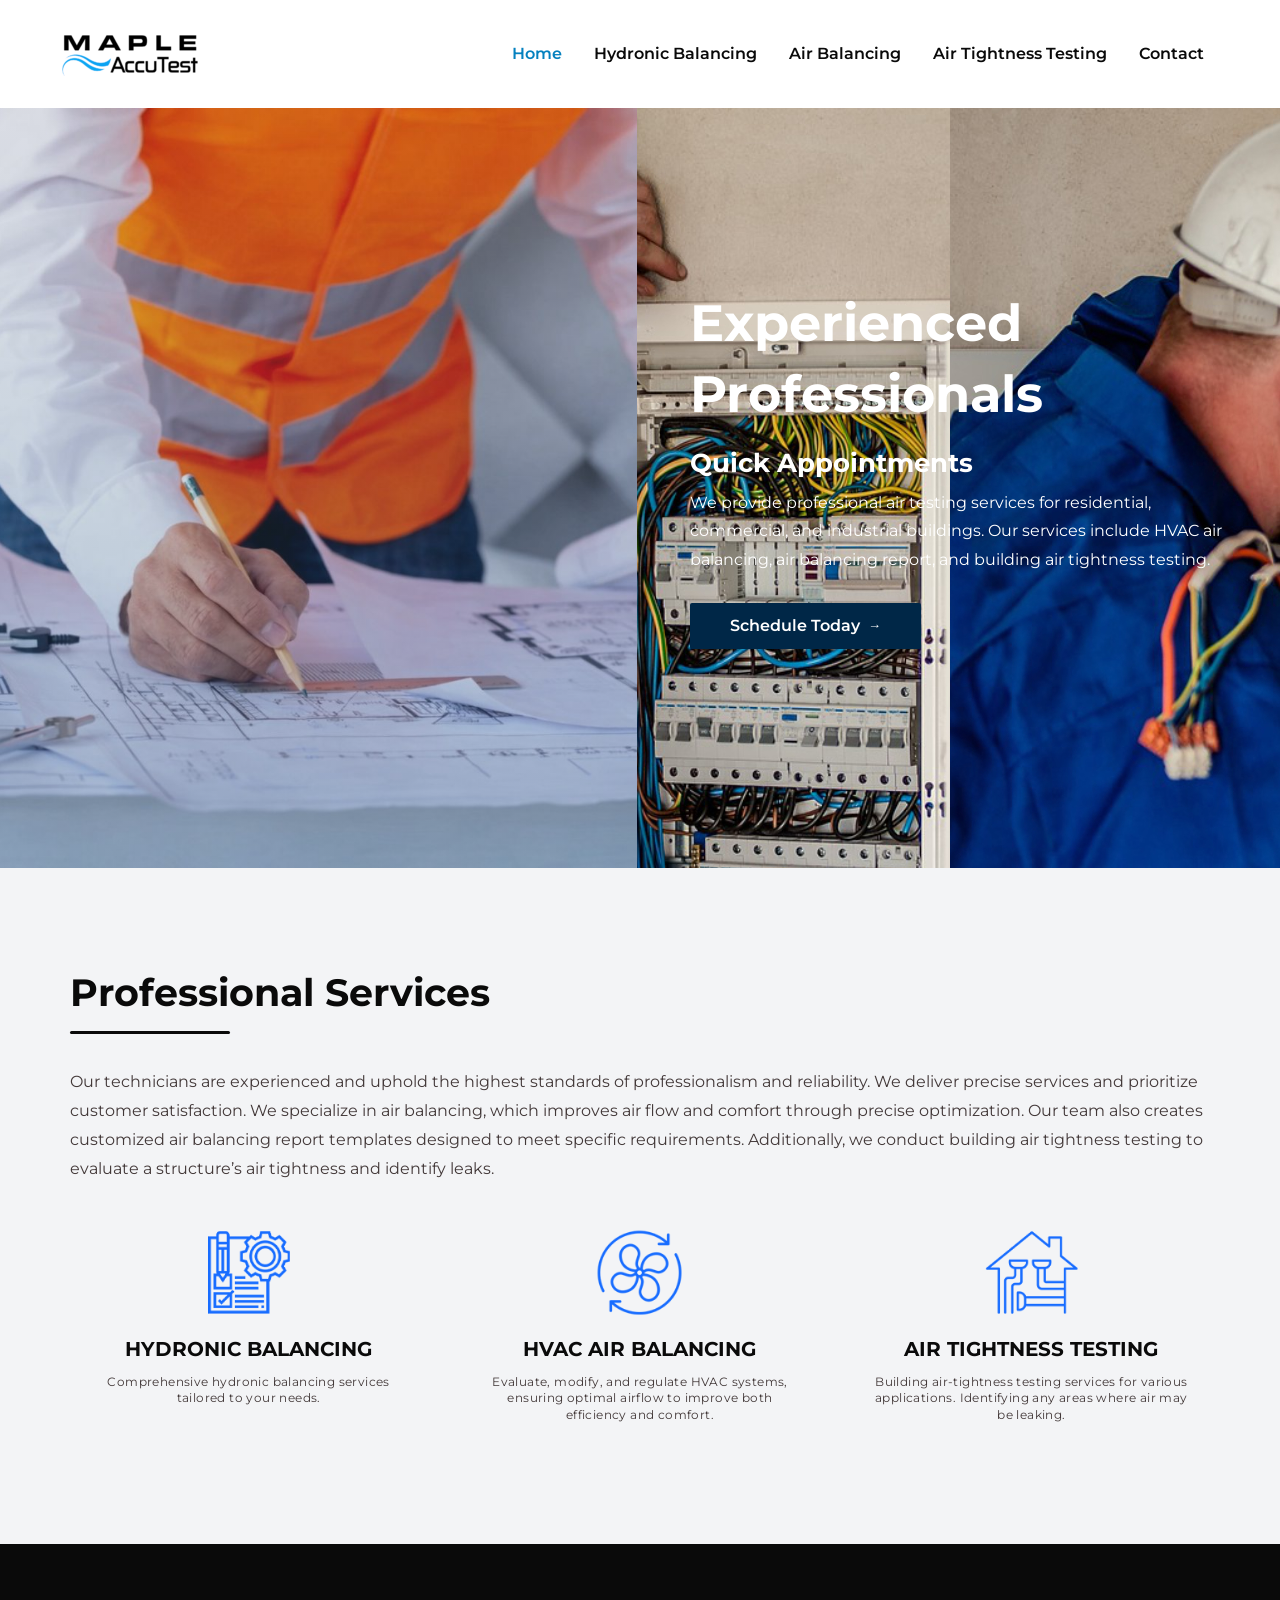
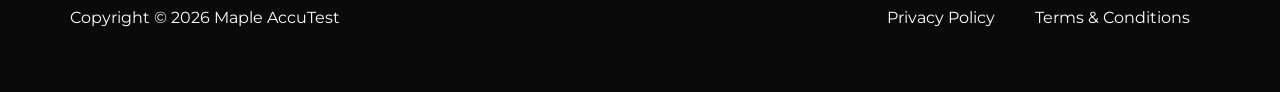
==== commit c8bf6c0d: "Revert "Merge branch 'release_prod' into Dev" This reverts commit fe36d3ca88959753f1504d8ae37da8c813" ====
--- a/index.html
+++ b/index.html
@@ -67,13 +67,6 @@
           <h3><a href="air-balancing.html">HVAC AIR BALANCING</a></h3>
           <p>Evaluate, modify, and regulate HVAC systems, ensuring optimal airflow to improve both efficiency and comfort.</p>
         </article>
-
-        <article class="card">
-          <div class="card__img"><a href="air-balancing-report.html"><img src="images/service-report.png" alt="Air balancing report"></a></div>
-          <h3><a href="air-balancing-report.html">AIR BALANCING REPORT</a></h3>
-          <p>An air balancing report is prepared and tailored to the specific design, ensuring dedicated service and accuracy.</p>
-        </article>
-
         <article class="card">
           <div class="card__img"><a href="air-tightness-testing.html"><img src="images/service-air-tightness.png" alt="Air tightness testing"></a></div>
           <h3><a href="air-tightness-testing.html">AIR TIGHTNESS TESTING</a></h3>
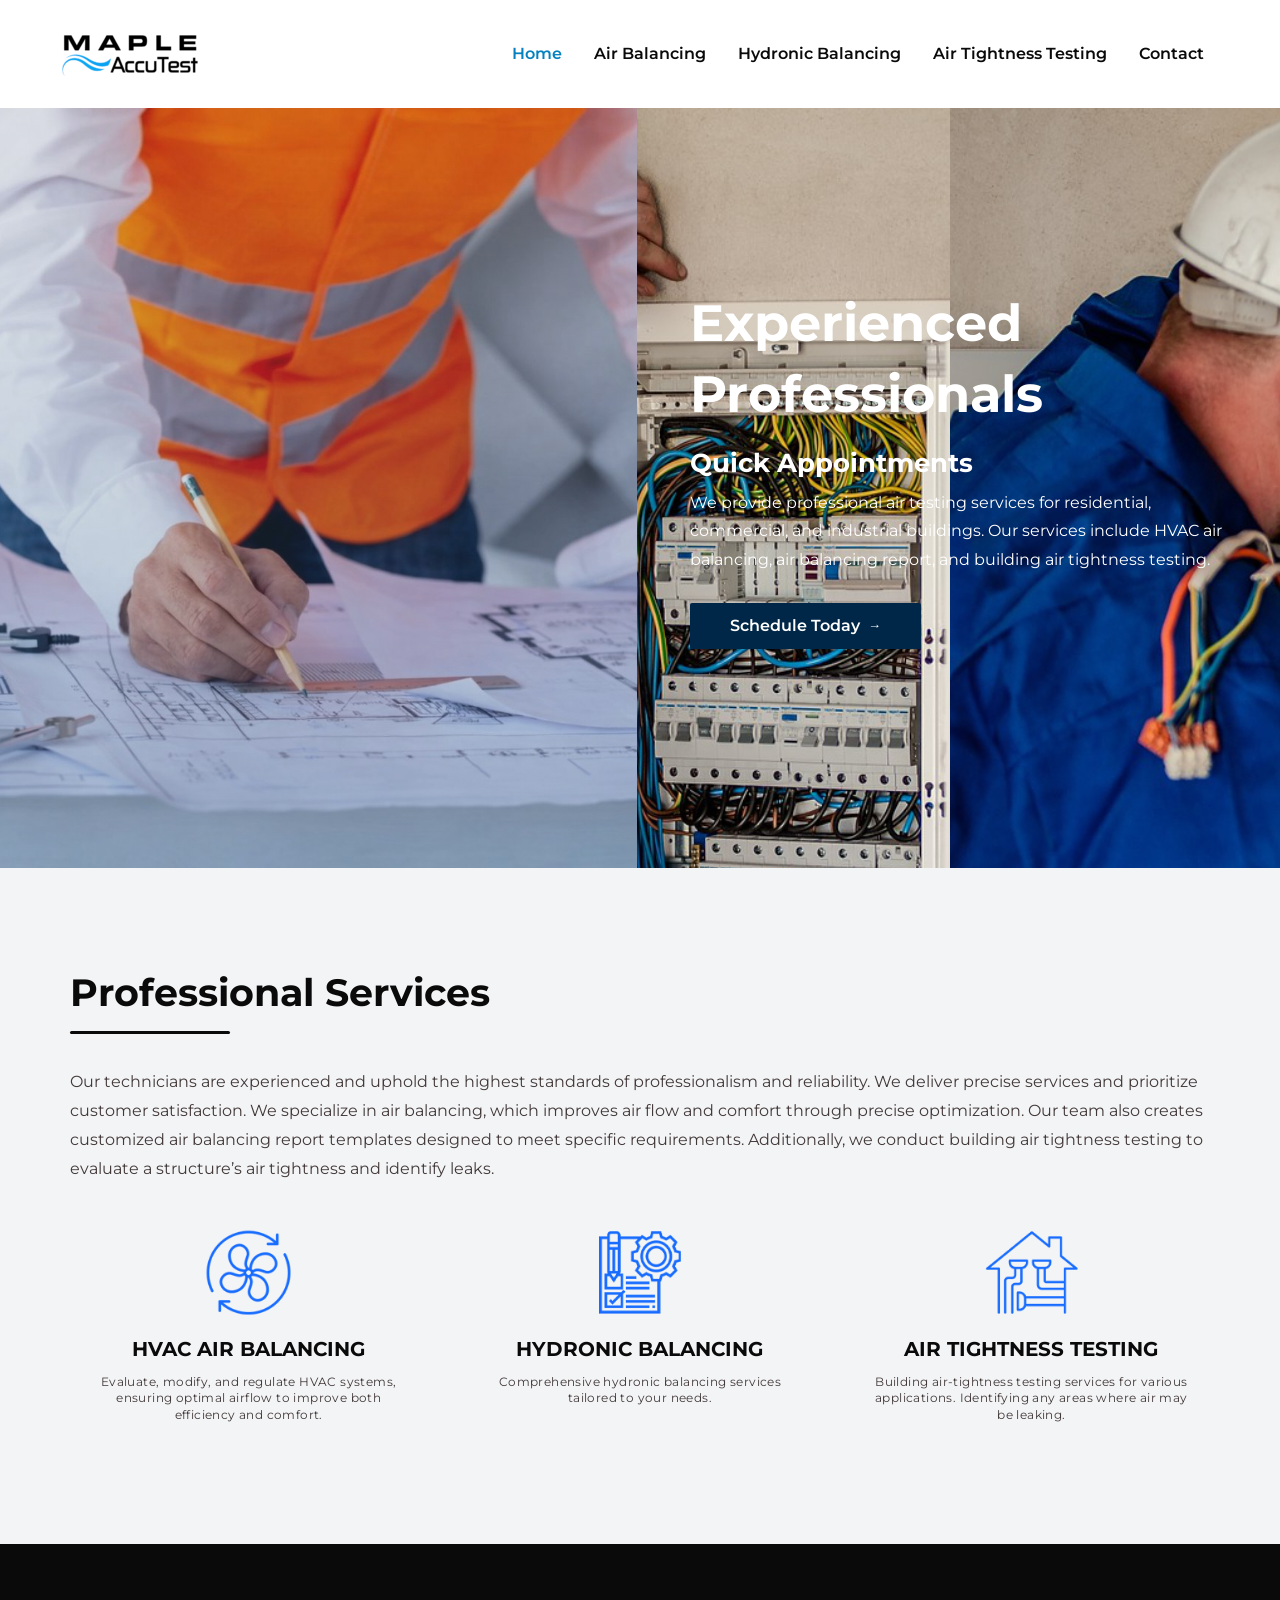
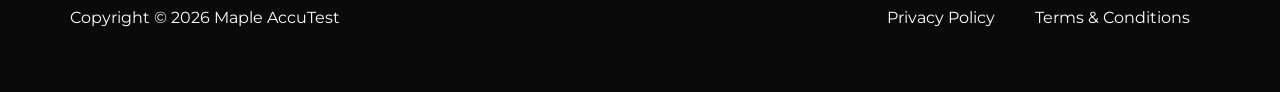
==== commit 28a9d672: "re-order the nav menu items" ====
--- a/index.html
+++ b/index.html
@@ -21,8 +21,8 @@
     </button>
     <nav class="main-nav" aria-label="Main navigation">
       <a href="index.html" class="is-active">Home</a>
+      <a href="air-balancing.html">Air Balancing</a>
       <a href="hydronic-balancing.html">Hydronic Balancing</a>
-      <a href="air-balancing.html">Air Balancing</a>
       <a href="air-tightness-testing.html">Air Tightness Testing</a>
       <a href="contact-us.html">Contact</a>
     </nav>
@@ -58,14 +58,14 @@
 
       <div class="cards">
         <article class="card">
-          <div class="card__img"><a href="hydronic-balancing.html"><img src="images/service-report.png" alt="installation-service"></a></div>
-          <h3><a href="hydronic-balancing.html">HYDRONIC BALANCING</a></h3>
-          <p>Comprehensive hydronic balancing services tailored to your needs.</p>
-        </article>
-        <article class="card">
           <div class="card__img"><a href="air-balancing.html"><img src="images/service-air-balancing.png" alt="HVAC air balancing"></a></div>          
           <h3><a href="air-balancing.html">HVAC AIR BALANCING</a></h3>
           <p>Evaluate, modify, and regulate HVAC systems, ensuring optimal airflow to improve both efficiency and comfort.</p>
+        </article>
+        <article class="card">
+          <div class="card__img"><a href="hydronic-balancing.html"><img src="images/service-report.png" alt="hydronic-balancing"></a></div>
+          <h3><a href="hydronic-balancing.html">HYDRONIC BALANCING</a></h3>
+          <p>Comprehensive hydronic balancing services tailored to your needs.</p>
         </article>
         <article class="card">
           <div class="card__img"><a href="air-tightness-testing.html"><img src="images/service-air-tightness.png" alt="Air tightness testing"></a></div>
